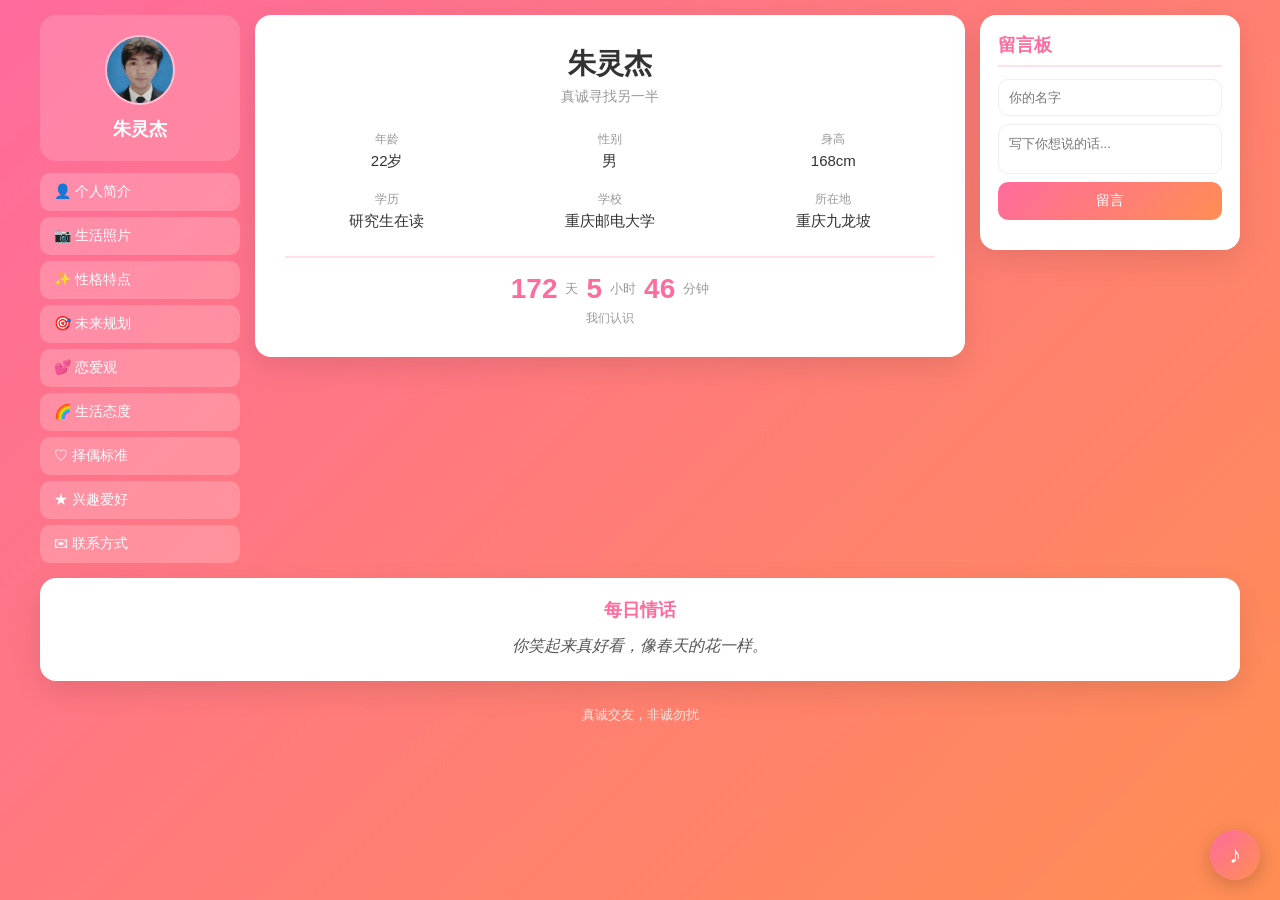
==== index.html @ 7b0898eb "重新设计三栏布局：左侧导航、中间信息、右侧留言板、底部情话" ====
<!DOCTYPE html>
<html lang="zh-CN">
<head>
    <meta charset="UTF-8">
    <meta name="viewport" content="width=device-width, initial-scale=1.0">
    <title>朱灵杰 - 个人征婚</title>
    <link rel="stylesheet" href="style.css">
</head>
<body>
    <div class="page-wrapper">
        <aside class="sidebar">
            <div class="sidebar-header">
                <img src="photo.png" alt="朱灵杰" class="sidebar-avatar">
                <h2 class="sidebar-name">朱灵杰</h2>
            </div>
            <nav class="sidebar-nav">
                <a href="bio.html" class="sidebar-link">👤 个人简介</a>
                <a href="photos.html" class="sidebar-link">📷 生活照片</a>
                <a href="personality.html" class="sidebar-link">✨ 性格特点</a>
                <a href="future.html" class="sidebar-link">🎯 未来规划</a>
                <a href="love.html" class="sidebar-link">💕 恋爱观</a>
                <a href="attitude.html" class="sidebar-link">🌈 生活态度</a>
                <a href="criteria.html" class="sidebar-link">♡ 择偶标准</a>
                <a href="hobbies.html" class="sidebar-link">★ 兴趣爱好</a>
                <a href="contact.html" class="sidebar-link">✉ 联系方式</a>
            </nav>
        </aside>

        <main class="main-content">
            <div class="profile-card fade-in">
                <h1>朱灵杰</h1>
                <p class="subtitle">真诚寻找另一半</p>
                <div class="info-grid">
                    <div class="info-item">
                        <span class="label">年龄</span>
                        <span class="value">22岁</span>
                    </div>
                    <div class="info-item">
                        <span class="label">性别</span>
                        <span class="value">男</span>
                    </div>
                    <div class="info-item">
                        <span class="label">身高</span>
                        <span class="value">168cm</span>
                    </div>
                    <div class="info-item">
                        <span class="label">学历</span>
                        <span class="value">研究生在读</span>
                    </div>
                    <div class="info-item">
                        <span class="label">学校</span>
                        <span class="value">重庆邮电大学</span>
                    </div>
                    <div class="info-item">
                        <span class="label">所在地</span>
                        <span class="value">重庆九龙坡</span>
                    </div>
                </div>
                <div class="countdown" id="countdown">
                    <span class="countdown-num" id="days">0</span>
                    <span class="countdown-label">天</span>
                    <span class="countdown-num" id="hours">0</span>
                    <span class="countdown-label">小时</span>
                    <span class="countdown-num" id="minutes">0</span>
                    <span class="countdown-label">分钟</span>
                </div>
                <p class="countdown-hint">我们认识</p>
            </div>
        </main>

        <aside class="right-panel">
            <div class="guestbook fade-in">
                <h2>留言板</h2>
                <div class="guestbook-form">
                    <input type="text" id="guestName" placeholder="你的名字" class="guestbook-input">
                    <textarea id="guestMessage" placeholder="写下你想说的话..." class="guestbook-textarea"></textarea>
                    <button onclick="addMessage()" class="guestbook-btn">留言</button>
                </div>
                <div id="guestbookMessages" class="guestbook-messages"></div>
            </div>
        </aside>
    </div>

    <div class="bottom-row">
        <section class="quote-card fade-in">
            <h2>每日情话</h2>
            <p class="quote-text" id="quote"></p>
        </section>
    </div>

    <div class="music-player">
        <button onclick="toggleMusic()" class="music-btn" id="musicBtn">♪</button>
        <audio id="bgMusic" loop>
            <source src="music.mp3" type="audio/mpeg">
        </audio>
    </div>

    <footer class="footer">
        <p>真诚交友，非诚勿扰</p>
    </footer>

    <script>
        const quotes = [
            "遇见你，是我最美丽的意外。",
            "你是我温暖的手套，冰冷的啤酒，带着阳光味道的衬衫，日复一日的梦想。",
            "我想和你一起变老，一起走过每一个春夏秋冬。",
            "你笑起来真好看，像春天的花一样。",
            "我愿意用一辈子的桃花运，来换一个对的人。",
            "你是我今生渡不过的劫，多看一眼就心软，拥抱一下就沦陷。",
            "我想把世界上最好的都给你，却发现世界上最好的就是你。",
            "你是我最想留住的幸运。",
            "遇见你是命运的安排，而爱上你是我情不自禁。",
            "你是我生命中最美的风景。"
        ];
        document.getElementById('quote').textContent = quotes[Math.floor(Math.random() * quotes.length)];

        function updateCountdown() {
            const startDate = new Date('2026-06-17');
            const now = new Date();
            const diff = now - startDate;
            document.getElementById('days').textContent = Math.floor(diff / 86400000);
            document.getElementById('hours').textContent = Math.floor((diff % 86400000) / 3600000);
            document.getElementById('minutes').textContent = Math.floor((diff % 3600000) / 60000);
        }
        updateCountdown();
        setInterval(updateCountdown, 60000);

        const guestbook = JSON.parse(localStorage.getItem('guestbook') || '[]');
        function renderGuestbook() {
            document.getElementById('guestbookMessages').innerHTML = guestbook.map(m =>
                `<div class="guestbook-msg"><strong>${m.name}</strong><p>${m.message}</p></div>`
            ).join('');
        }
        renderGuestbook();

        function addMessage() {
            const name = document.getElementById('guestName').value.trim();
            const message = document.getElementById('guestMessage').value.trim();
            if (!name || !message) return alert('请填写名字和留言内容');
            guestbook.unshift({ name, message });
            localStorage.setItem('guestbook', JSON.stringify(guestbook));
            renderGuestbook();
            document.getElementById('guestName').value = '';
            document.getElementById('guestMessage').value = '';
        }

        const observer = new IntersectionObserver(entries => {
            entries.forEach(e => { if (e.isIntersecting) e.target.classList.add('visible'); });
        }, { threshold: 0.1 });
        document.querySelectorAll('.fade-in').forEach(el => observer.observe(el));

        const bgMusic = document.getElementById('bgMusic');
        const musicBtn = document.getElementById('musicBtn');
        let isPlaying = false;
        function toggleMusic() {
            if (isPlaying) { bgMusic.pause(); musicBtn.classList.remove('playing'); }
            else { bgMusic.play(); musicBtn.classList.add('playing'); }
            isPlaying = !isPlaying;
        }
        document.addEventListener('click', () => {
            if (!isPlaying) { bgMusic.play(); musicBtn.classList.add('playing'); isPlaying = true; }
        }, { once: true });
    </script>
</body>
</html>
---- style.css ----
* {
    margin: 0;
    padding: 0;
    box-sizing: border-box;
}

body {
    font-family: "Microsoft YaHei", sans-serif;
    background: linear-gradient(135deg, #ff6b9d, #ff8e53);
    min-height: 100vh;
    padding: 15px;
}

.page-wrapper {
    display: flex;
    gap: 15px;
    max-width: 1200px;
    margin: 0 auto;
}

.fade-in {
    opacity: 0;
    transform: translateY(20px);
    transition: opacity 0.6s ease, transform 0.6s ease;
}

.fade-in.visible {
    opacity: 1;
    transform: translateY(0);
}

.sidebar {
    width: 200px;
    flex-shrink: 0;
    position: sticky;
    top: 15px;
    align-self: flex-start;
}

.sidebar-header {
    text-align: center;
    padding: 20px 10px;
    background: rgba(255,255,255,0.15);
    border-radius: 16px;
    margin-bottom: 12px;
}

.sidebar-avatar {
    width: 70px;
    height: 70px;
    border-radius: 50%;
    object-fit: cover;
    border: 2px solid rgba(255,255,255,0.5);
    margin-bottom: 8px;
}

.sidebar-name {
    color: #fff;
    font-size: 18px;
}

.sidebar-nav {
    display: flex;
    flex-direction: column;
    gap: 6px;
}

.sidebar-link {
    display: block;
    padding: 10px 14px;
    background: rgba(255,255,255,0.2);
    color: #fff;
    text-decoration: none;
    border-radius: 10px;
    font-size: 14px;
    transition: background 0.2s, transform 0.2s;
}

.sidebar-link:hover {
    background: rgba(255,255,255,0.35);
    transform: translateX(5px);
}

.main-content {
    flex: 1;
}

.profile-card {
    background: #fff;
    border-radius: 16px;
    padding: 30px;
    box-shadow: 0 10px 30px rgba(0,0,0,0.1);
    text-align: center;
}

.profile-card h1 {
    font-size: 28px;
    color: #333;
    margin-bottom: 5px;
}

.subtitle {
    font-size: 14px;
    color: #999;
    margin-bottom: 25px;
}

.info-grid {
    display: grid;
    grid-template-columns: repeat(3, 1fr);
    gap: 20px;
    margin-bottom: 25px;
}

.info-item {
    display: flex;
    flex-direction: column;
    align-items: center;
}

.label {
    font-size: 12px;
    color: #999;
    margin-bottom: 4px;
}

.value {
    font-size: 15px;
    color: #333;
    font-weight: 500;
}

.countdown {
    display: flex;
    justify-content: center;
    align-items: center;
    gap: 8px;
    margin-top: 15px;
    padding-top: 15px;
    border-top: 2px solid #ffe0eb;
}

.countdown-num {
    font-size: 28px;
    font-weight: bold;
    color: #ff6b9d;
}

.countdown-label {
    font-size: 13px;
    color: #999;
}

.countdown-hint {
    font-size: 12px;
    color: #999;
    margin-top: 5px;
}

.right-panel {
    width: 260px;
    flex-shrink: 0;
}

.guestbook {
    background: #fff;
    border-radius: 16px;
    padding: 18px;
    box-shadow: 0 10px 30px rgba(0,0,0,0.1);
    max-height: 80vh;
    overflow-y: auto;
    position: sticky;
    top: 15px;
}

.guestbook h2 {
    color: #ff6b9d;
    font-size: 18px;
    margin-bottom: 12px;
    padding-bottom: 8px;
    border-bottom: 2px solid #ffe0eb;
}

.guestbook-form {
    display: flex;
    flex-direction: column;
    gap: 8px;
    margin-bottom: 12px;
}

.guestbook-input, .guestbook-textarea {
    padding: 10px;
    border: 1px solid #eee;
    border-radius: 10px;
    font-size: 13px;
    font-family: "Microsoft YaHei", sans-serif;
}

.guestbook-textarea {
    height: 50px;
    resize: none;
}

.guestbook-btn {
    background: linear-gradient(135deg, #ff6b9d, #ff8e53);
    color: #fff;
    border: none;
    padding: 10px;
    border-radius: 10px;
    font-size: 14px;
    cursor: pointer;
    transition: transform 0.2s;
}

.guestbook-btn:hover {
    transform: translateY(-2px);
}

.guestbook-messages {
    display: flex;
    flex-direction: column;
    gap: 8px;
}

.guestbook-msg {
    padding: 10px;
    background: #f9f9f9;
    border-radius: 10px;
}

.guestbook-msg strong {
    color: #ff6b9d;
    font-size: 13px;
}

.guestbook-msg p {
    color: #555;
    font-size: 13px;
    margin-top: 4px;
}

.bottom-row {
    max-width: 1200px;
    margin: 15px auto;
}

.quote-card {
    background: #fff;
    border-radius: 16px;
    padding: 20px;
    box-shadow: 0 10px 30px rgba(0,0,0,0.1);
    text-align: center;
}

.quote-card h2 {
    color: #ff6b9d;
    font-size: 18px;
    margin-bottom: 10px;
}

.quote-text {
    font-size: 16px;
    color: #555;
    line-height: 1.8;
    font-style: italic;
}

.music-player {
    position: fixed;
    bottom: 20px;
    right: 20px;
    z-index: 100;
}

.music-btn {
    width: 50px;
    height: 50px;
    border-radius: 50%;
    background: linear-gradient(135deg, #ff6b9d, #ff8e53);
    color: #fff;
    border: none;
    font-size: 24px;
    cursor: pointer;
    box-shadow: 0 5px 20px rgba(0,0,0,0.2);
}

.music-btn.playing {
    animation: rotate 3s linear infinite;
}

@keyframes rotate {
    from { transform: rotate(0deg); }
    to { transform: rotate(360deg); }
}

.footer {
    text-align: center;
    padding: 10px;
    color: rgba(255,255,255,0.8);
    font-size: 13px;
    max-width: 1200px;
    margin: 0 auto;
}

.criteria-list {
    list-style: none;
}

.criteria-list li {
    padding: 10px 0;
    border-bottom: 1px solid #f0f0f0;
    color: #555;
    font-size: 15px;
}

.criteria-list li:last-child {
    border-bottom: none;
}

.criteria-list li::before {
    content: "♡ ";
    color: #ff6b9d;
}

.contact-card {
    text-align: center;
}

.wechat-label {
    font-size: 14px;
    color: #999;
    margin-bottom: 8px;
}

.wechat-id {
    font-size: 28px;
    font-weight: bold;
    color: #07c160;
    letter-spacing: 2px;
    margin-bottom: 15px;
}

.hint {
    font-size: 13px;
    color: #999;
}

.hobby-text {
    color: #555;
    font-size: 15px;
    line-height: 1.8;
}

.back-link {
    display: block;
    text-align: center;
    color: rgba(255,255,255,0.9);
    text-decoration: none;
    font-size: 16px;
    padding: 15px;
    margin-bottom: 10px;
}

.bio-text {
    color: #555;
    font-size: 15px;
    line-height: 1.8;
}

.tag-container {
    display: flex;
    flex-wrap: wrap;
    gap: 10px;
}

.tag {
    background: linear-gradient(135deg, #ff6b9d, #ff8e53);
    color: #fff;
    padding: 8px 16px;
    border-radius: 20px;
    font-size: 14px;
}

.photo-grid {
    display: grid;
    grid-template-columns: repeat(2, 1fr);
    gap: 15px;
    margin-bottom: 15px;
}

.photo-placeholder {
    background: #f5f5f5;
    border-radius: 12px;
    height: 150px;
    display: flex;
    align-items: center;
    justify-content: center;
    color: #999;
}

.attitude-list {
    display: flex;
    flex-direction: column;
    gap: 15px;
}

.attitude-item {
    display: flex;
    align-items: flex-start;
    gap: 12px;
}

.attitude-icon {
    font-size: 24px;
    flex-shrink: 0;
}

.attitude-item p {
    color: #555;
    font-size: 15px;
    line-height: 1.6;
}

@media (max-width: 900px) {
    .page-wrapper {
        flex-direction: column;
    }
    .sidebar, .right-panel {
        width: 100%;
        position: static;
    }
    .sidebar-nav {
        flex-direction: row;
        flex-wrap: wrap;
        justify-content: center;
    }
    .sidebar-link {
        width: calc(33% - 6px);
        text-align: center;
        font-size: 12px;
    }
    .info-grid {
        grid-template-columns: repeat(2, 1fr);
    }
}
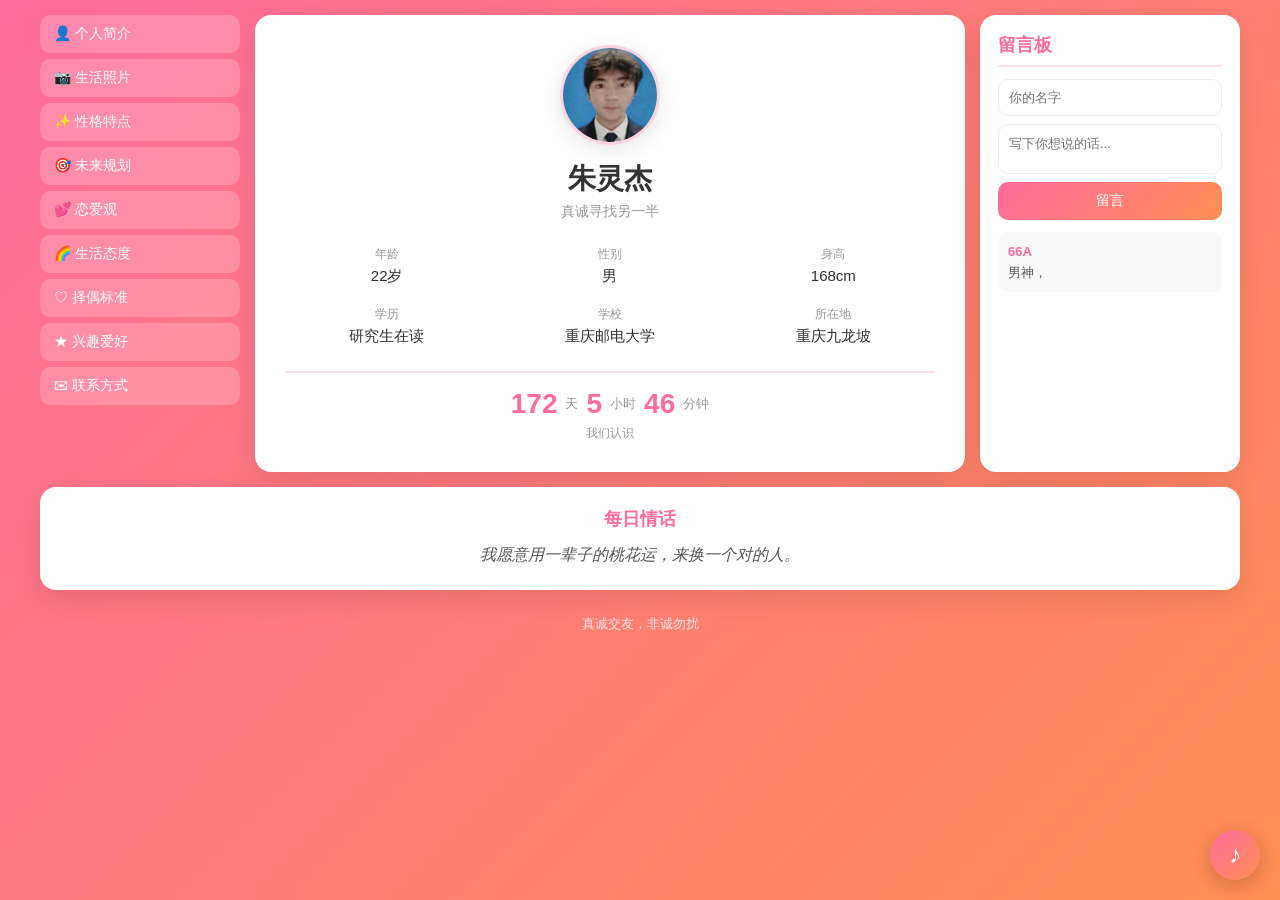
==== commit 42dc0f67: "头像移到中间，三栏等高，添加66A留言" ====
--- a/index.html
+++ b/index.html
@@ -9,10 +9,6 @@
 <body>
     <div class="page-wrapper">
         <aside class="sidebar">
-            <div class="sidebar-header">
-                <img src="photo.png" alt="朱灵杰" class="sidebar-avatar">
-                <h2 class="sidebar-name">朱灵杰</h2>
-            </div>
             <nav class="sidebar-nav">
                 <a href="bio.html" class="sidebar-link">👤 个人简介</a>
                 <a href="photos.html" class="sidebar-link">📷 生活照片</a>
@@ -28,6 +24,7 @@
 
         <main class="main-content">
             <div class="profile-card fade-in">
+                <img src="photo.png" alt="朱灵杰" class="main-avatar">
                 <h1>朱灵杰</h1>
                 <p class="subtitle">真诚寻找另一半</p>
                 <div class="info-grid">
@@ -125,7 +122,7 @@
         updateCountdown();
         setInterval(updateCountdown, 60000);
 
-        const guestbook = JSON.parse(localStorage.getItem('guestbook') || '[]');
+        const guestbook = JSON.parse(localStorage.getItem('guestbook') || '[{"name":"66A","message":"男神，"}]');
         function renderGuestbook() {
             document.getElementById('guestbookMessages').innerHTML = guestbook.map(m =>
                 `<div class="guestbook-msg"><strong>${m.name}</strong><p>${m.message}</p></div>`
--- a/style.css
+++ b/style.css
@@ -16,6 +16,7 @@
     gap: 15px;
     max-width: 1200px;
     margin: 0 auto;
+    align-items: stretch;
 }
 
 .fade-in {
@@ -32,37 +33,15 @@
 .sidebar {
     width: 200px;
     flex-shrink: 0;
-    position: sticky;
-    top: 15px;
-    align-self: flex-start;
-}
-
-.sidebar-header {
-    text-align: center;
-    padding: 20px 10px;
-    background: rgba(255,255,255,0.15);
-    border-radius: 16px;
-    margin-bottom: 12px;
-}
-
-.sidebar-avatar {
-    width: 70px;
-    height: 70px;
-    border-radius: 50%;
-    object-fit: cover;
-    border: 2px solid rgba(255,255,255,0.5);
-    margin-bottom: 8px;
-}
-
-.sidebar-name {
-    color: #fff;
-    font-size: 18px;
+    display: flex;
+    flex-direction: column;
 }
 
 .sidebar-nav {
     display: flex;
     flex-direction: column;
     gap: 6px;
+    flex: 1;
 }
 
 .sidebar-link {
@@ -83,6 +62,8 @@
 
 .main-content {
     flex: 1;
+    display: flex;
+    flex-direction: column;
 }
 
 .profile-card {
@@ -91,6 +72,18 @@
     padding: 30px;
     box-shadow: 0 10px 30px rgba(0,0,0,0.1);
     text-align: center;
+    flex: 1;
+}
+
+.main-avatar {
+    width: 100px;
+    height: 100px;
+    border-radius: 50%;
+    object-fit: cover;
+    margin: 0 auto 15px;
+    display: block;
+    border: 3px solid rgba(255,107,157,0.3);
+    box-shadow: 0 5px 20px rgba(0,0,0,0.1);
 }
 
 .profile-card h1 {
@@ -160,6 +153,8 @@
 .right-panel {
     width: 260px;
     flex-shrink: 0;
+    display: flex;
+    flex-direction: column;
 }
 
 .guestbook {
@@ -167,10 +162,8 @@
     border-radius: 16px;
     padding: 18px;
     box-shadow: 0 10px 30px rgba(0,0,0,0.1);
-    max-height: 80vh;
     overflow-y: auto;
-    position: sticky;
-    top: 15px;
+    flex: 1;
 }
 
 .guestbook h2 {
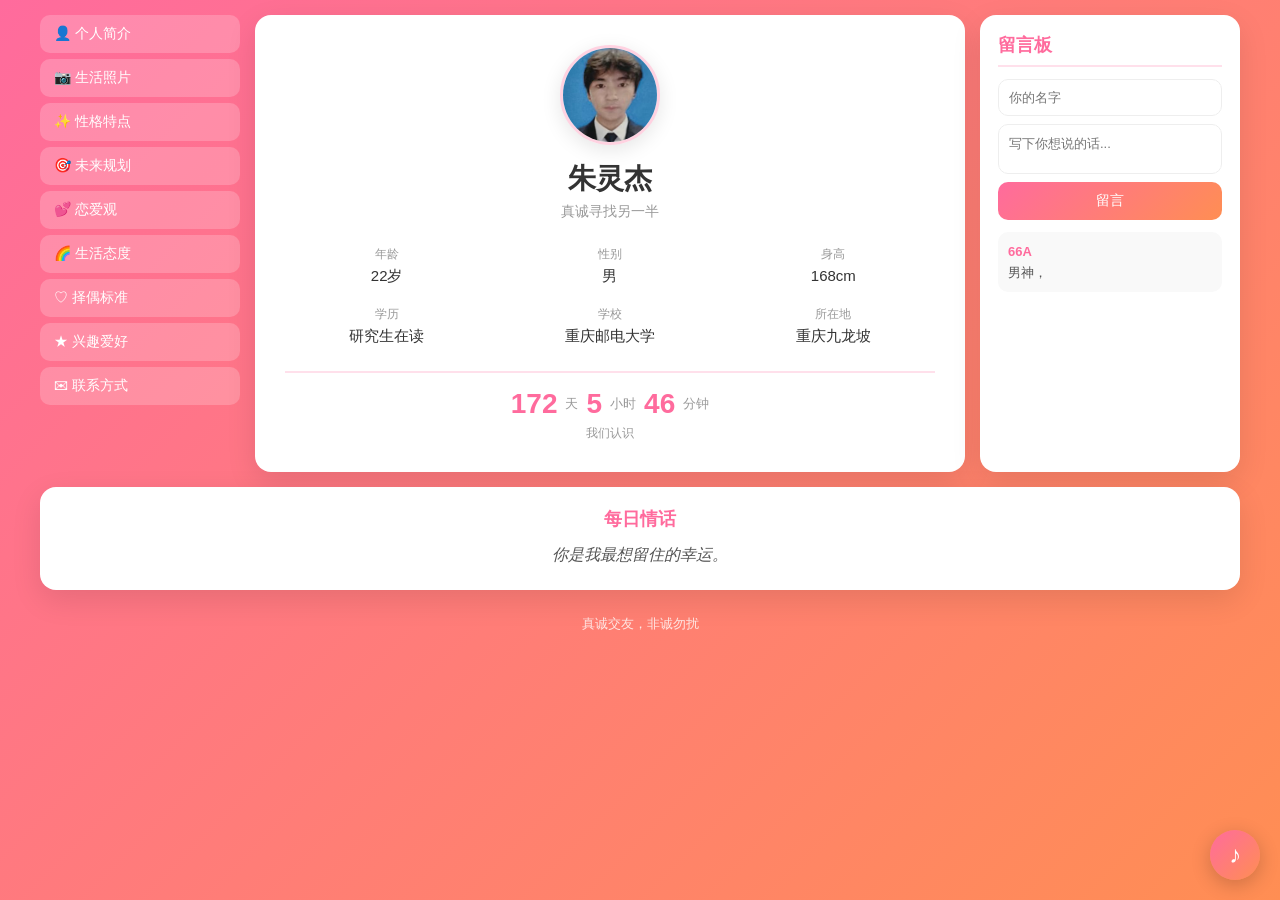
==== commit 388f4f1c: "优化音乐自动播放：页面加载即播放，触摸/移动/滚动也会触发" ====
--- a/index.html
+++ b/index.html
@@ -149,14 +149,44 @@
         const bgMusic = document.getElementById('bgMusic');
         const musicBtn = document.getElementById('musicBtn');
         let isPlaying = false;
+
+        function startMusic() {
+            if (isPlaying) return;
+            bgMusic.play().then(() => {
+                musicBtn.classList.add('playing');
+                isPlaying = true;
+            }).catch(() => {});
+        }
+
         function toggleMusic() {
             if (isPlaying) { bgMusic.pause(); musicBtn.classList.remove('playing'); }
             else { bgMusic.play(); musicBtn.classList.add('playing'); }
             isPlaying = !isPlaying;
         }
-        document.addEventListener('click', () => {
-            if (!isPlaying) { bgMusic.play(); musicBtn.classList.add('playing'); isPlaying = true; }
-        }, { once: true });
+
+        window.addEventListener('load', () => {
+            bgMusic.muted = true;
+            bgMusic.play().then(() => {
+                bgMusic.muted = false;
+                musicBtn.classList.add('playing');
+                isPlaying = true;
+            }).catch(() => {
+                bgMusic.muted = false;
+            });
+        });
+
+        const tryPlay = () => {
+            if (!isPlaying) {
+                bgMusic.play().then(() => {
+                    musicBtn.classList.add('playing');
+                    isPlaying = true;
+                }).catch(() => {});
+            }
+        };
+
+        document.addEventListener('touchstart', tryPlay, { once: true });
+        document.addEventListener('mousemove', tryPlay, { once: true });
+        document.addEventListener('scroll', tryPlay, { once: true });
     </script>
 </body>
 </html>
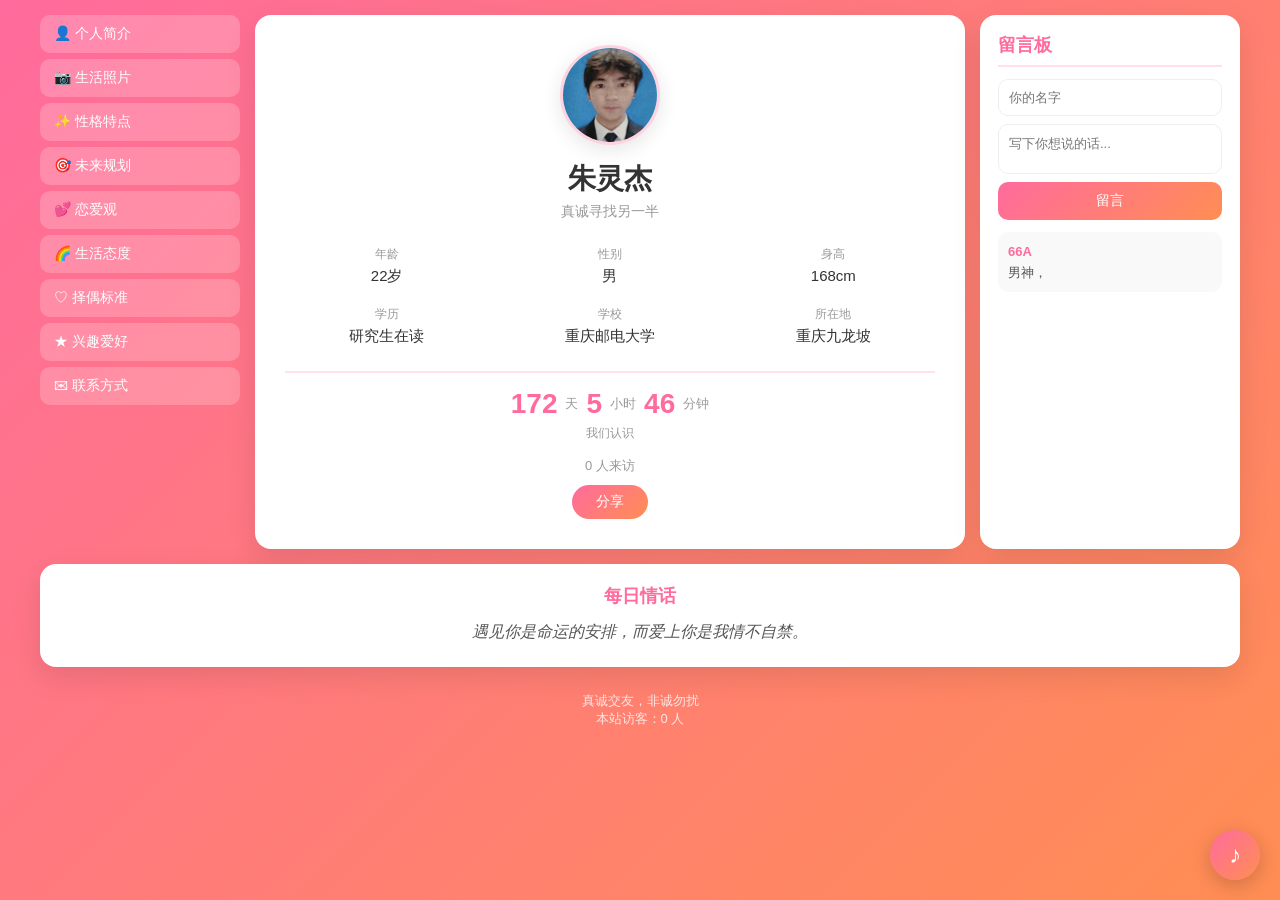
==== commit 362e31b5: "添加加载动画、返回顶部、分享按钮、访客统计、跨页面音乐播放" ====
--- a/index.html
+++ b/index.html
@@ -7,6 +7,10 @@
     <link rel="stylesheet" href="style.css">
 </head>
 <body>
+    <div id="loading" class="loading">
+        <div class="loading-spinner"></div>
+    </div>
+
     <div class="page-wrapper">
         <aside class="sidebar">
             <nav class="sidebar-nav">
@@ -62,6 +66,10 @@
                     <span class="countdown-label">分钟</span>
                 </div>
                 <p class="countdown-hint">我们认识</p>
+                <div class="visitor-count">
+                    <span id="busuanzi_value_site_pv">0</span> 人来访
+                </div>
+                <button id="shareBtn" class="share-btn">分享</button>
             </div>
         </main>
 
@@ -87,15 +95,14 @@
 
     <div class="music-player">
         <button onclick="toggleMusic()" class="music-btn" id="musicBtn">♪</button>
-        <audio id="bgMusic" loop>
-            <source src="music.mp3" type="audio/mpeg">
-        </audio>
     </div>
 
     <footer class="footer">
         <p>真诚交友，非诚勿扰</p>
+        <p>本站访客：<span id="busuanzi_value_site_uv">0</span> 人</p>
     </footer>
 
+    <script src="shared.js"></script>
     <script>
         const quotes = [
             "遇见你，是我最美丽的意外。",
@@ -141,52 +148,23 @@
             document.getElementById('guestMessage').value = '';
         }
 
-        const observer = new IntersectionObserver(entries => {
-            entries.forEach(e => { if (e.isIntersecting) e.target.classList.add('visible'); });
-        }, { threshold: 0.1 });
-        document.querySelectorAll('.fade-in').forEach(el => observer.observe(el));
-
-        const bgMusic = document.getElementById('bgMusic');
         const musicBtn = document.getElementById('musicBtn');
         let isPlaying = false;
 
-        function startMusic() {
-            if (isPlaying) return;
-            bgMusic.play().then(() => {
-                musicBtn.classList.add('playing');
-                isPlaying = true;
-            }).catch(() => {});
-        }
-
         function toggleMusic() {
-            if (isPlaying) { bgMusic.pause(); musicBtn.classList.remove('playing'); }
-            else { bgMusic.play(); musicBtn.classList.add('playing'); }
+            const iframe = document.querySelector('iframe[src="music-player.html"]');
+            if (!iframe) return;
+            const music = iframe.contentDocument.getElementById('bgMusic');
+            if (isPlaying) { music.pause(); musicBtn.classList.remove('playing'); }
+            else { music.play(); musicBtn.classList.add('playing'); }
             isPlaying = !isPlaying;
         }
 
-        window.addEventListener('load', () => {
-            bgMusic.muted = true;
-            bgMusic.play().then(() => {
-                bgMusic.muted = false;
-                musicBtn.classList.add('playing');
-                isPlaying = true;
-            }).catch(() => {
-                bgMusic.muted = false;
-            });
-        });
-
-        const tryPlay = () => {
-            if (!isPlaying) {
-                bgMusic.play().then(() => {
-                    musicBtn.classList.add('playing');
-                    isPlaying = true;
-                }).catch(() => {});
-            }
-        };
-
-        document.addEventListener('touchstart', tryPlay, { once: true });
-        document.addEventListener('mousemove', tryPlay, { once: true });
-        document.addEventListener('scroll', tryPlay, { once: true });
+        setTimeout(() => {
+            musicBtn.classList.add('playing');
+            isPlaying = true;
+        }, 1000);
     </script>
+    <script async src="//busuanzi.ibruce.info/busuanzi/2.3/busuanzi.pure.mini.js"></script>
 </body>
 </html>
--- a/style.css
+++ b/style.css
@@ -436,3 +436,89 @@
         grid-template-columns: repeat(2, 1fr);
     }
 }
+
+.sub-container {
+    max-width: 500px;
+    margin: 0 auto;
+    padding: 20px 15px;
+}
+
+.sub-title {
+    color: #fff;
+    font-size: 28px;
+    text-align: center;
+    margin-bottom: 20px;
+    text-shadow: 0 2px 4px rgba(0,0,0,0.2);
+}
+
+.loading {
+    position: fixed;
+    top: 0;
+    left: 0;
+    width: 100%;
+    height: 100%;
+    background: linear-gradient(135deg, #ff6b9d, #ff8e53);
+    display: flex;
+    align-items: center;
+    justify-content: center;
+    z-index: 9999;
+    transition: opacity 0.5s ease;
+}
+
+.loading-spinner {
+    width: 50px;
+    height: 50px;
+    border: 4px solid rgba(255,255,255,0.3);
+    border-top: 4px solid #fff;
+    border-radius: 50%;
+    animation: spin 1s linear infinite;
+}
+
+@keyframes spin {
+    from { transform: rotate(0deg); }
+    to { transform: rotate(360deg); }
+}
+
+.back-to-top {
+    position: fixed;
+    bottom: 80px;
+    right: 20px;
+    width: 45px;
+    height: 45px;
+    border-radius: 50%;
+    background: rgba(255,255,255,0.9);
+    color: #ff6b9d;
+    border: none;
+    font-size: 20px;
+    cursor: pointer;
+    box-shadow: 0 3px 10px rgba(0,0,0,0.2);
+    display: none;
+    z-index: 99;
+    transition: transform 0.2s;
+}
+
+.back-to-top:hover {
+    transform: scale(1.1);
+}
+
+.visitor-count {
+    margin-top: 15px;
+    font-size: 13px;
+    color: #999;
+}
+
+.share-btn {
+    margin-top: 10px;
+    padding: 8px 24px;
+    background: linear-gradient(135deg, #ff6b9d, #ff8e53);
+    color: #fff;
+    border: none;
+    border-radius: 20px;
+    font-size: 14px;
+    cursor: pointer;
+    transition: transform 0.2s;
+}
+
+.share-btn:hover {
+    transform: translateY(-2px);
+}
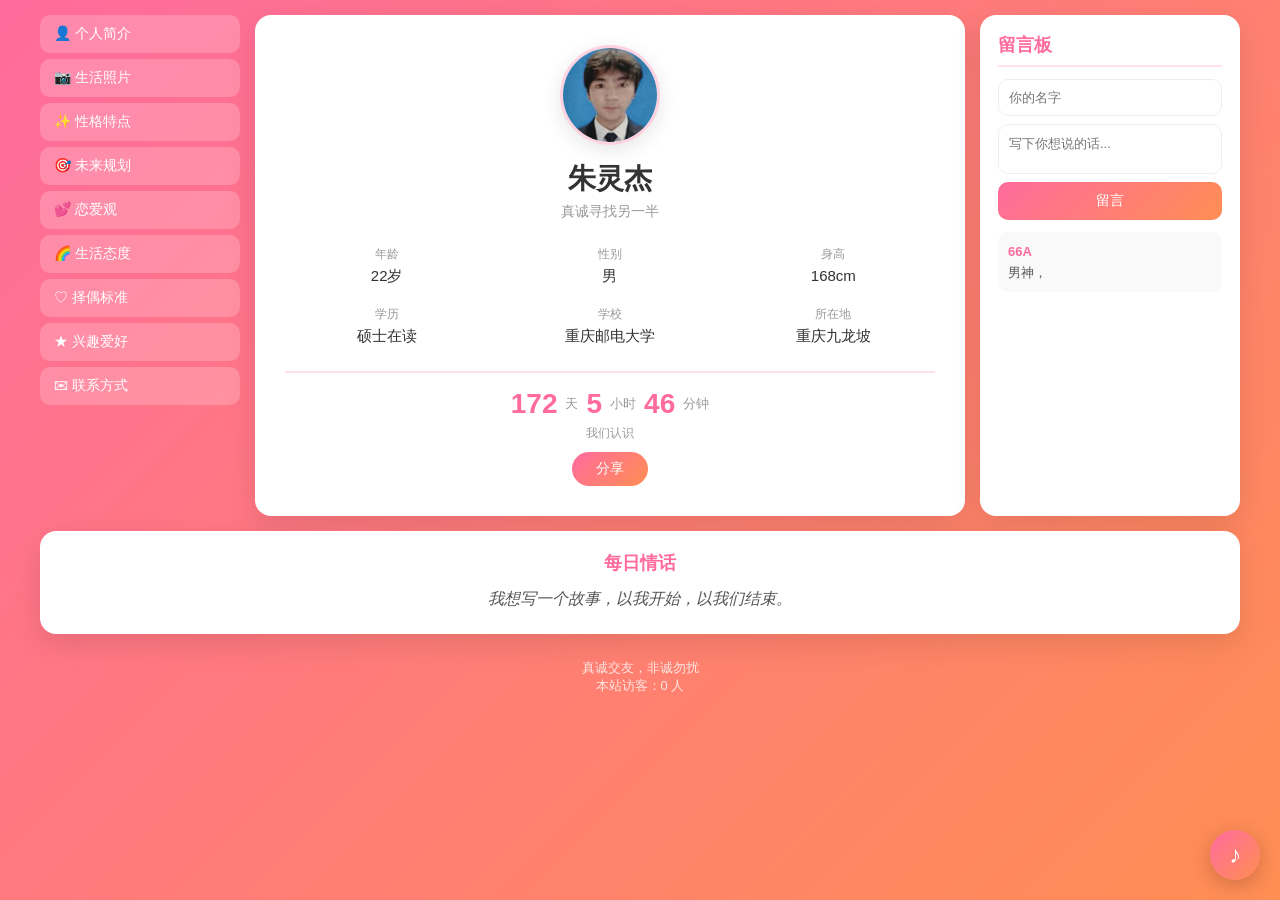
==== commit 97e60c69: "删除多余访客统计，学历改硕士，增加情话，优化子页面样式" ====
--- a/index.html
+++ b/index.html
@@ -46,7 +46,7 @@
                     </div>
                     <div class="info-item">
                         <span class="label">学历</span>
-                        <span class="value">研究生在读</span>
+                        <span class="value">硕士在读</span>
                     </div>
                     <div class="info-item">
                         <span class="label">学校</span>
@@ -66,9 +66,6 @@
                     <span class="countdown-label">分钟</span>
                 </div>
                 <p class="countdown-hint">我们认识</p>
-                <div class="visitor-count">
-                    <span id="busuanzi_value_site_pv">0</span> 人来访
-                </div>
                 <button id="shareBtn" class="share-btn">分享</button>
             </div>
         </main>
@@ -114,7 +111,17 @@
             "我想把世界上最好的都给你，却发现世界上最好的就是你。",
             "你是我最想留住的幸运。",
             "遇见你是命运的安排，而爱上你是我情不自禁。",
-            "你是我生命中最美的风景。"
+            "你是我生命中最美的风景。",
+            "往后余生，风雪是你，平淡是你，清贫也是你。",
+            "我见过春风十里，见过夏至未至，试过秋光涟漪，爱过冬日暖阳，全都不及你。",
+            "你是我的今天，以及所有的明天。",
+            "我想写一个故事，以我开始，以我们结束。",
+            "你知道你和星星的区别吗？星星点亮了黑夜，而你点亮了我的心。",
+            "世间五味俱全，谢谢你给我的甜。",
+            "我这一生，除了故乡，只为你一个人写过月亮。",
+            "你是我疲惫生活中唯一的英雄梦想。",
+            "喜欢你是一件很麻烦的事，但我偏偏喜欢找麻烦。",
+            "我对你的喜欢，就像是揣在兜里的一块糖，明明想和别人显摆，却又怕别人抢。"
         ];
         document.getElementById('quote').textContent = quotes[Math.floor(Math.random() * quotes.length)];
 
--- a/style.css
+++ b/style.css
@@ -295,6 +295,72 @@
     margin: 0 auto;
 }
 
+.sub-container .card {
+    background: #fff;
+    border-radius: 16px;
+    padding: 20px;
+    margin-bottom: 15px;
+    box-shadow: 0 5px 15px rgba(0,0,0,0.08);
+    border-left: 4px solid #ff6b9d;
+}
+
+.sub-container .card h2 {
+    color: #ff6b9d;
+    font-size: 18px;
+    margin-bottom: 12px;
+    padding-bottom: 8px;
+    border-bottom: 1px solid #ffe0eb;
+}
+
+.sub-container .bio-text,
+.sub-container .hobby-text {
+    background: #fff9fb;
+    padding: 15px;
+    border-radius: 10px;
+    color: #555;
+    font-size: 15px;
+    line-height: 1.8;
+}
+
+.sub-container .tag-container {
+    display: flex;
+    flex-wrap: wrap;
+    gap: 10px;
+    justify-content: center;
+}
+
+.sub-container .tag {
+    background: linear-gradient(135deg, #ff6b9d, #ff8e53);
+    color: #fff;
+    padding: 10px 18px;
+    border-radius: 25px;
+    font-size: 14px;
+    box-shadow: 0 3px 10px rgba(255,107,157,0.3);
+}
+
+.sub-container .criteria-list li {
+    background: #fff9fb;
+    padding: 12px 15px;
+    border-radius: 10px;
+    margin-bottom: 8px;
+    border: none;
+}
+
+.sub-container .attitude-item {
+    background: #fff9fb;
+    padding: 15px;
+    border-radius: 10px;
+}
+
+.sub-container .contact-card {
+    background: #fff9fb;
+}
+
+.sub-container .photo-placeholder {
+    background: #fff9fb;
+    border: 2px dashed #ffe0eb;
+}
+
 .criteria-list {
     list-style: none;
 }
@@ -336,12 +402,6 @@
 .hint {
     font-size: 13px;
     color: #999;
-}
-
-.hobby-text {
-    color: #555;
-    font-size: 15px;
-    line-height: 1.8;
 }
 
 .back-link {
@@ -441,14 +501,29 @@
     max-width: 500px;
     margin: 0 auto;
     padding: 20px 15px;
+    animation: fadeInUp 0.5s ease;
 }
 
 .sub-title {
     color: #fff;
-    font-size: 28px;
+    font-size: 32px;
     text-align: center;
-    margin-bottom: 20px;
+    margin-bottom: 25px;
     text-shadow: 0 2px 4px rgba(0,0,0,0.2);
+    position: relative;
+    padding-bottom: 15px;
+}
+
+.sub-title::after {
+    content: '';
+    position: absolute;
+    bottom: 0;
+    left: 50%;
+    transform: translateX(-50%);
+    width: 60px;
+    height: 3px;
+    background: rgba(255,255,255,0.6);
+    border-radius: 2px;
 }
 
 .loading {
@@ -462,21 +537,32 @@
     align-items: center;
     justify-content: center;
     z-index: 9999;
-    transition: opacity 0.5s ease;
+    transition: opacity 0.3s ease;
 }
 
 .loading-spinner {
-    width: 50px;
-    height: 50px;
-    border: 4px solid rgba(255,255,255,0.3);
-    border-top: 4px solid #fff;
+    width: 40px;
+    height: 40px;
+    border: 3px solid rgba(255,255,255,0.3);
+    border-top: 3px solid #fff;
     border-radius: 50%;
-    animation: spin 1s linear infinite;
+    animation: spin 0.6s linear infinite;
 }
 
 @keyframes spin {
     from { transform: rotate(0deg); }
     to { transform: rotate(360deg); }
+}
+
+@keyframes fadeInUp {
+    from {
+        opacity: 0;
+        transform: translateY(20px);
+    }
+    to {
+        opacity: 1;
+        transform: translateY(0);
+    }
 }
 
 .back-to-top {
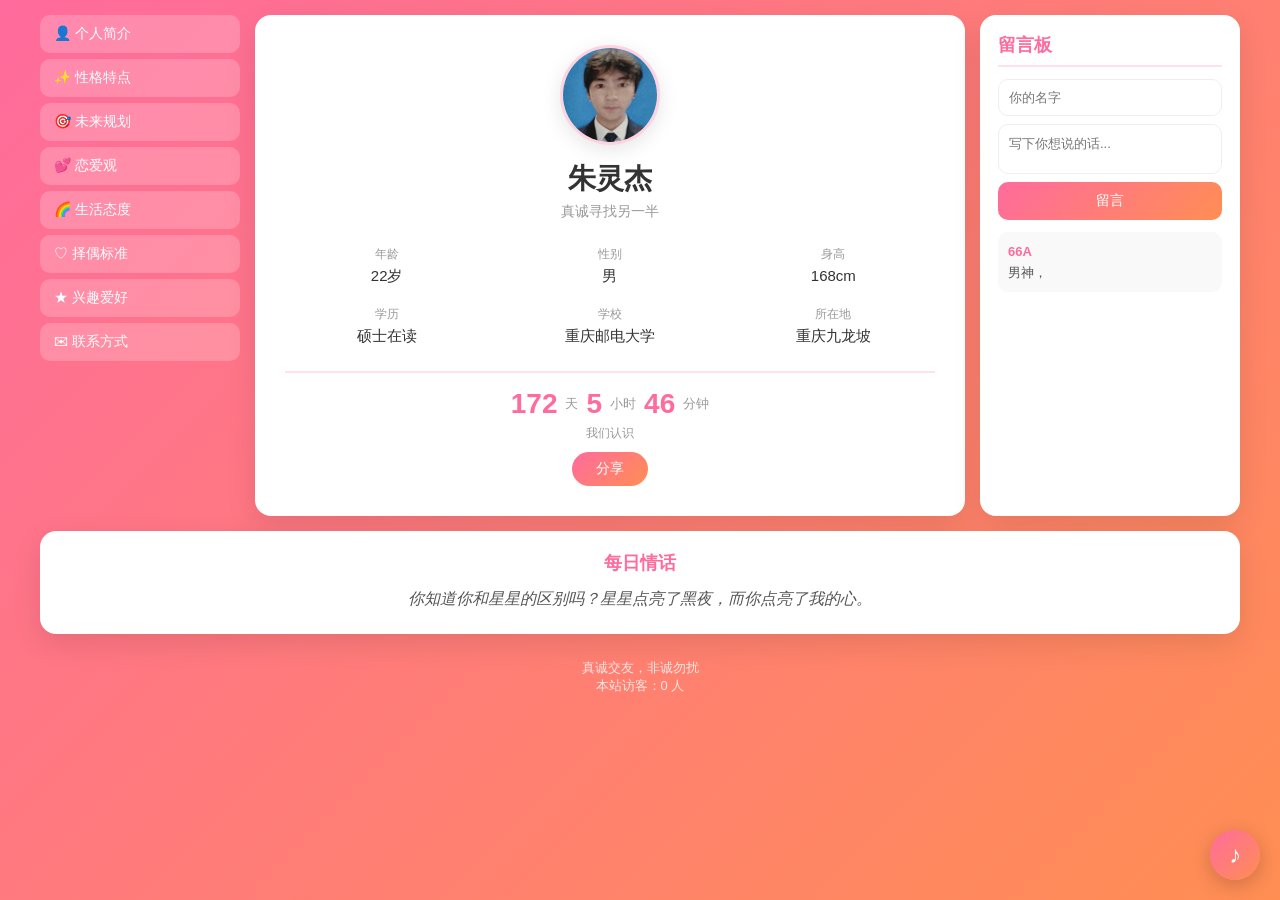
==== commit 30fe898b: "删除生活照片板块" ====
--- a/index.html
+++ b/index.html
@@ -15,7 +15,6 @@
         <aside class="sidebar">
             <nav class="sidebar-nav">
                 <a href="bio.html" class="sidebar-link">👤 个人简介</a>
-                <a href="photos.html" class="sidebar-link">📷 生活照片</a>
                 <a href="personality.html" class="sidebar-link">✨ 性格特点</a>
                 <a href="future.html" class="sidebar-link">🎯 未来规划</a>
                 <a href="love.html" class="sidebar-link">💕 恋爱观</a>
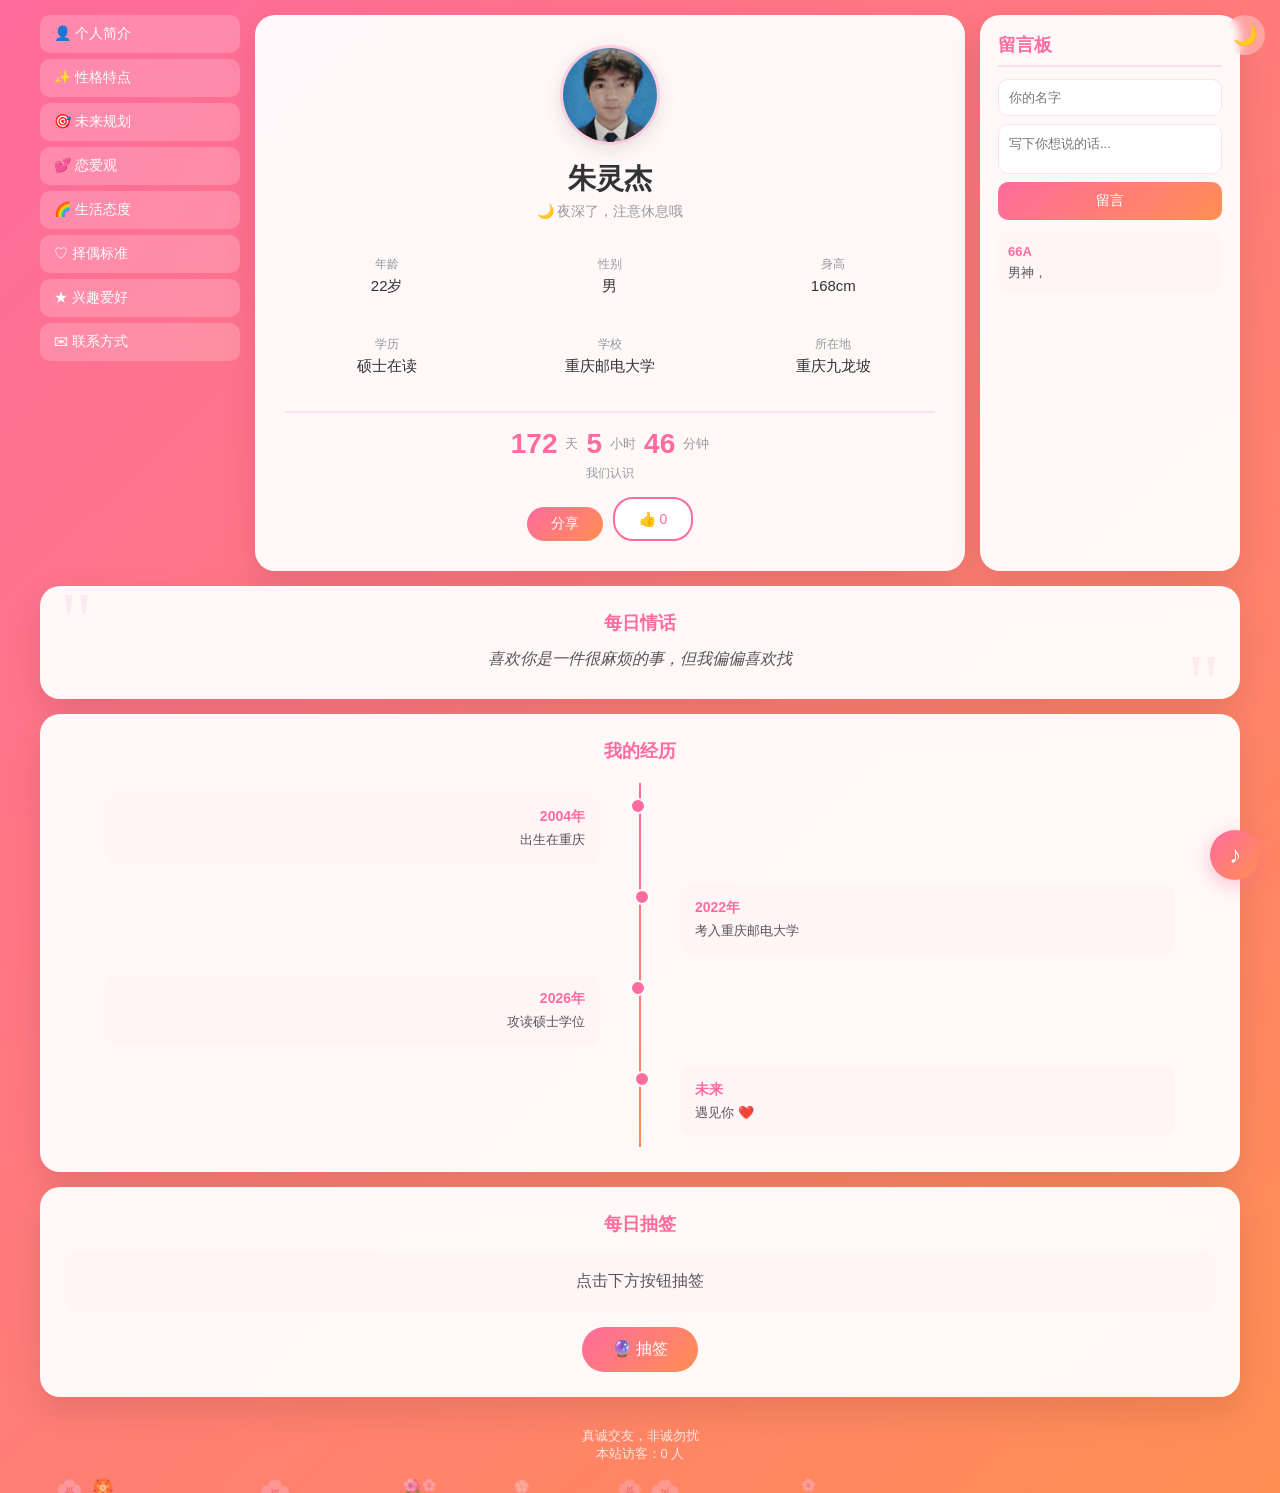
==== commit c5941b42: "添加深色模式、时间问候、点赞、时间轴、抽签游戏、打字机效果、鼠标跟随" ====
--- a/index.html
+++ b/index.html
@@ -10,6 +10,8 @@
     <div id="loading" class="loading">
         <div class="loading-spinner"></div>
     </div>
+
+    <div class="theme-toggle" id="themeToggle" onclick="toggleTheme()">🌙</div>
 
     <div class="page-wrapper">
         <aside class="sidebar">
@@ -29,7 +31,7 @@
             <div class="profile-card fade-in">
                 <img src="photo.png" alt="朱灵杰" class="main-avatar">
                 <h1>朱灵杰</h1>
-                <p class="subtitle">真诚寻找另一半</p>
+                <p class="subtitle" id="greeting"></p>
                 <div class="info-grid">
                     <div class="info-item">
                         <span class="label">年龄</span>
@@ -65,7 +67,10 @@
                     <span class="countdown-label">分钟</span>
                 </div>
                 <p class="countdown-hint">我们认识</p>
-                <button id="shareBtn" class="share-btn">分享</button>
+                <div class="action-buttons">
+                    <button id="shareBtn" class="share-btn">分享</button>
+                    <button id="likeBtn" class="like-btn" onclick="toggleLike()">👍 <span id="likeCount">0</span></button>
+                </div>
             </div>
         </main>
 
@@ -89,6 +94,48 @@
         </section>
     </div>
 
+    <div class="bottom-row">
+        <section class="timeline-card fade-in">
+            <h2>我的经历</h2>
+            <div class="timeline">
+                <div class="timeline-item left">
+                    <div class="timeline-content">
+                        <h3>2004年</h3>
+                        <p>出生在重庆</p>
+                    </div>
+                </div>
+                <div class="timeline-item right">
+                    <div class="timeline-content">
+                        <h3>2022年</h3>
+                        <p>考入重庆邮电大学</p>
+                    </div>
+                </div>
+                <div class="timeline-item left">
+                    <div class="timeline-content">
+                        <h3>2026年</h3>
+                        <p>攻读硕士学位</p>
+                    </div>
+                </div>
+                <div class="timeline-item right">
+                    <div class="timeline-content">
+                        <h3>未来</h3>
+                        <p>遇见你 ❤️</p>
+                    </div>
+                </div>
+            </div>
+        </section>
+    </div>
+
+    <div class="bottom-row">
+        <section class="game-card fade-in">
+            <h2>每日抽签</h2>
+            <div class="game-content">
+                <div class="fortune-display" id="fortune">点击下方按钮抽签</div>
+                <button class="game-btn" onclick="drawFortune()">🔮 抽签</button>
+            </div>
+        </section>
+    </div>
+
     <div class="music-player">
         <button onclick="toggleMusic()" class="music-btn" id="musicBtn">♪</button>
     </div>
@@ -100,6 +147,18 @@
 
     <script src="shared.js"></script>
     <script>
+        const hour = new Date().getHours();
+        let greeting = '';
+        if (hour < 6) greeting = '🌙 夜深了，注意休息哦';
+        else if (hour < 9) greeting = '🌅 早安，新的一天开始了';
+        else if (hour < 12) greeting = '☀️ 上午好，今天也要加油';
+        else if (hour < 14) greeting = '🌞 中午好，记得吃午饭';
+        else if (hour < 17) greeting = '🌤️ 下午好，继续努力';
+        else if (hour < 19) greeting = '🌅 傍晚好，辛苦了一天';
+        else if (hour < 22) greeting = '🌆 晚上好，放松一下吧';
+        else greeting = '🌙 夜深了，早点休息哦';
+        document.getElementById('greeting').textContent = greeting;
+
         const quotes = [
             "遇见你，是我最美丽的意外。",
             "你是我温暖的手套，冰冷的啤酒，带着阳光味道的衬衫，日复一日的梦想。",
@@ -122,7 +181,18 @@
             "喜欢你是一件很麻烦的事，但我偏偏喜欢找麻烦。",
             "我对你的喜欢，就像是揣在兜里的一块糖，明明想和别人显摆，却又怕别人抢。"
         ];
-        document.getElementById('quote').textContent = quotes[Math.floor(Math.random() * quotes.length)];
+
+        const quoteEl = document.getElementById('quote');
+        const quoteText = quotes[Math.floor(Math.random() * quotes.length)];
+        let i = 0;
+        function typeWriter() {
+            if (i < quoteText.length) {
+                quoteEl.textContent += quoteText.charAt(i);
+                i++;
+                setTimeout(typeWriter, 100);
+            }
+        }
+        typeWriter();
 
         function updateCountdown() {
             const startDate = new Date('2026-06-17');
@@ -134,6 +204,26 @@
         }
         updateCountdown();
         setInterval(updateCountdown, 60000);
+
+        let likeCount = parseInt(localStorage.getItem('likeCount') || '0');
+        let liked = localStorage.getItem('liked') === 'true';
+        document.getElementById('likeCount').textContent = likeCount;
+        if (liked) document.getElementById('likeBtn').classList.add('liked');
+
+        function toggleLike() {
+            if (liked) {
+                likeCount--;
+                liked = false;
+                document.getElementById('likeBtn').classList.remove('liked');
+            } else {
+                likeCount++;
+                liked = true;
+                document.getElementById('likeBtn').classList.add('liked');
+            }
+            localStorage.setItem('likeCount', likeCount);
+            localStorage.setItem('liked', liked);
+            document.getElementById('likeCount').textContent = likeCount;
+        }
 
         const guestbook = JSON.parse(localStorage.getItem('guestbook') || '[{"name":"66A","message":"男神，"}]');
         function renderGuestbook() {
@@ -154,6 +244,29 @@
             document.getElementById('guestMessage').value = '';
         }
 
+        const fortunes = [
+            '上上签 🌟 今日运势极佳，万事如意！',
+            '上签 ✨ 诸事顺利，心想事成！',
+            '中上签 🌸 稳中有进，保持乐观！',
+            '中签 🍀 平平淡淡才是真！',
+            '中下签 💪 需要努力，但不要放弃！',
+            '下签 🌧️ 今天可能有点小波折，但会过去的！',
+            '桃花签 💕 今日桃花运旺盛！',
+            '事业签 🎯 工作学业会有新突破！',
+            '财运签 💰 小财不断，大财可期！',
+            '健康签 💚 注意休息，身体最重要！'
+        ];
+
+        function drawFortune() {
+            const fortune = fortunes[Math.floor(Math.random() * fortunes.length)];
+            const el = document.getElementById('fortune');
+            el.style.opacity = '0';
+            setTimeout(() => {
+                el.textContent = fortune;
+                el.style.opacity = '1';
+            }, 300);
+        }
+
         const musicBtn = document.getElementById('musicBtn');
         let isPlaying = false;
 
@@ -170,6 +283,28 @@
             musicBtn.classList.add('playing');
             isPlaying = true;
         }, 1000);
+
+        const dark = localStorage.getItem('darkMode') === 'true';
+        if (dark) {
+            document.body.classList.add('dark-mode');
+            document.getElementById('themeToggle').textContent = '☀️';
+        }
+
+        function toggleTheme() {
+            document.body.classList.toggle('dark-mode');
+            const isDark = document.body.classList.contains('dark-mode');
+            document.getElementById('themeToggle').textContent = isDark ? '☀️' : '🌙';
+            localStorage.setItem('darkMode', isDark);
+        }
+
+        document.addEventListener('mousemove', function(e) {
+            const trail = document.createElement('div');
+            trail.className = 'mouse-trail';
+            trail.style.left = e.clientX + 'px';
+            trail.style.top = e.clientY + 'px';
+            document.body.appendChild(trail);
+            setTimeout(() => trail.remove(), 800);
+        });
     </script>
     <script async src="//busuanzi.ibruce.info/busuanzi/2.3/busuanzi.pure.mini.js"></script>
 </body>
--- a/style.css
+++ b/style.css
@@ -4,11 +4,42 @@
     box-sizing: border-box;
 }
 
+@import url('https://fonts.googleapis.com/css2?family=Noto+Sans+SC:wght@300;400;500;700&display=swap');
+
 body {
-    font-family: "Microsoft YaHei", sans-serif;
-    background: linear-gradient(135deg, #ff6b9d, #ff8e53);
+    font-family: "Noto Sans SC", "PingFang SC", "Hiragino Sans GB", "Microsoft YaHei", sans-serif;
+    background: linear-gradient(135deg, #ff6b9d 0%, #ff8e53 50%, #ff6b9d 100%);
+    background-size: 200% 200%;
+    animation: gradientShift 8s ease infinite;
     min-height: 100vh;
     padding: 15px;
+    position: relative;
+    overflow-x: hidden;
+}
+
+@keyframes gradientShift {
+    0% { background-position: 0% 50%; }
+    50% { background-position: 100% 50%; }
+    100% { background-position: 0% 50%; }
+}
+
+.floating-heart {
+    position: fixed;
+    font-size: 20px;
+    opacity: 0;
+    pointer-events: none;
+    z-index: 0;
+    animation: floatUp 6s ease-in infinite;
+}
+
+@keyframes floatUp {
+    0% { opacity: 0; transform: translateY(-50px) translateX(0) rotate(0deg); }
+    10% { opacity: 0.7; }
+    25% { transform: translateY(25vh) translateX(40px) rotate(90deg); }
+    50% { transform: translateY(50vh) translateX(-30px) rotate(180deg); }
+    75% { transform: translateY(75vh) translateX(35px) rotate(270deg); }
+    90% { opacity: 0.7; }
+    100% { opacity: 0; transform: translateY(105vh) translateX(-15px) rotate(360deg); }
 }
 
 .page-wrapper {
@@ -17,6 +48,8 @@
     max-width: 1200px;
     margin: 0 auto;
     align-items: stretch;
+    position: relative;
+    z-index: 1;
 }
 
 .fade-in {
@@ -52,12 +85,14 @@
     text-decoration: none;
     border-radius: 10px;
     font-size: 14px;
-    transition: background 0.2s, transform 0.2s;
+    transition: all 0.3s ease;
+    backdrop-filter: blur(5px);
 }
 
 .sidebar-link:hover {
-    background: rgba(255,255,255,0.35);
+    background: rgba(255,255,255,0.4);
     transform: translateX(5px);
+    box-shadow: 0 4px 15px rgba(0,0,0,0.1);
 }
 
 .main-content {
@@ -67,12 +102,18 @@
 }
 
 .profile-card {
-    background: #fff;
-    border-radius: 16px;
+    background: rgba(255,255,255,0.95);
+    border-radius: 20px;
     padding: 30px;
-    box-shadow: 0 10px 30px rgba(0,0,0,0.1);
+    box-shadow: 0 15px 35px rgba(0,0,0,0.1);
     text-align: center;
     flex: 1;
+    backdrop-filter: blur(10px);
+    transition: transform 0.3s ease;
+}
+
+.profile-card:hover {
+    transform: translateY(-5px);
 }
 
 .main-avatar {
@@ -84,12 +125,18 @@
     display: block;
     border: 3px solid rgba(255,107,157,0.3);
     box-shadow: 0 5px 20px rgba(0,0,0,0.1);
+    transition: transform 0.3s ease;
+}
+
+.main-avatar:hover {
+    transform: scale(1.1) rotate(5deg);
 }
 
 .profile-card h1 {
     font-size: 28px;
     color: #333;
     margin-bottom: 5px;
+    font-weight: 700;
 }
 
 .subtitle {
@@ -109,6 +156,13 @@
     display: flex;
     flex-direction: column;
     align-items: center;
+    padding: 10px;
+    border-radius: 12px;
+    transition: background 0.3s ease;
+}
+
+.info-item:hover {
+    background: #fff5f7;
 }
 
 .label {
@@ -158,12 +212,13 @@
 }
 
 .guestbook {
-    background: #fff;
-    border-radius: 16px;
+    background: rgba(255,255,255,0.95);
+    border-radius: 20px;
     padding: 18px;
-    box-shadow: 0 10px 30px rgba(0,0,0,0.1);
+    box-shadow: 0 15px 35px rgba(0,0,0,0.1);
     overflow-y: auto;
     flex: 1;
+    backdrop-filter: blur(10px);
 }
 
 .guestbook h2 {
@@ -172,6 +227,7 @@
     margin-bottom: 12px;
     padding-bottom: 8px;
     border-bottom: 2px solid #ffe0eb;
+    font-weight: 700;
 }
 
 .guestbook-form {
@@ -183,10 +239,17 @@
 
 .guestbook-input, .guestbook-textarea {
     padding: 10px;
-    border: 1px solid #eee;
+    border: 1px solid #ffe0eb;
     border-radius: 10px;
     font-size: 13px;
-    font-family: "Microsoft YaHei", sans-serif;
+    font-family: inherit;
+    transition: border 0.3s ease, box-shadow 0.3s ease;
+}
+
+.guestbook-input:focus, .guestbook-textarea:focus {
+    outline: none;
+    border-color: #ff6b9d;
+    box-shadow: 0 0 0 3px rgba(255,107,157,0.2);
 }
 
 .guestbook-textarea {
@@ -202,11 +265,13 @@
     border-radius: 10px;
     font-size: 14px;
     cursor: pointer;
-    transition: transform 0.2s;
+    transition: transform 0.2s, box-shadow 0.2s;
+    font-family: inherit;
 }
 
 .guestbook-btn:hover {
     transform: translateY(-2px);
+    box-shadow: 0 5px 15px rgba(255,107,157,0.4);
 }
 
 .guestbook-messages {
@@ -217,8 +282,13 @@
 
 .guestbook-msg {
     padding: 10px;
-    background: #f9f9f9;
+    background: #fff5f7;
     border-radius: 10px;
+    transition: transform 0.2s;
+}
+
+.guestbook-msg:hover {
+    transform: translateX(3px);
 }
 
 .guestbook-msg strong {
@@ -235,20 +305,46 @@
 .bottom-row {
     max-width: 1200px;
     margin: 15px auto;
+    position: relative;
+    z-index: 1;
 }
 
 .quote-card {
-    background: #fff;
-    border-radius: 16px;
-    padding: 20px;
-    box-shadow: 0 10px 30px rgba(0,0,0,0.1);
+    background: rgba(255,255,255,0.95);
+    border-radius: 20px;
+    padding: 25px;
+    box-shadow: 0 15px 35px rgba(0,0,0,0.1);
     text-align: center;
+    backdrop-filter: blur(10px);
+    position: relative;
+    overflow: hidden;
+}
+
+.quote-card::before {
+    content: '"';
+    position: absolute;
+    top: -10px;
+    left: 20px;
+    font-size: 80px;
+    color: rgba(255,107,157,0.1);
+    font-family: Georgia, serif;
+}
+
+.quote-card::after {
+    content: '"';
+    position: absolute;
+    bottom: -30px;
+    right: 20px;
+    font-size: 80px;
+    color: rgba(255,107,157,0.1);
+    font-family: Georgia, serif;
 }
 
 .quote-card h2 {
     color: #ff6b9d;
     font-size: 18px;
     margin-bottom: 10px;
+    font-weight: 700;
 }
 
 .quote-text {
@@ -256,6 +352,8 @@
     color: #555;
     line-height: 1.8;
     font-style: italic;
+    position: relative;
+    z-index: 1;
 }
 
 .music-player {
@@ -274,7 +372,12 @@
     border: none;
     font-size: 24px;
     cursor: pointer;
-    box-shadow: 0 5px 20px rgba(0,0,0,0.2);
+    box-shadow: 0 5px 20px rgba(255,107,157,0.4);
+    transition: transform 0.2s;
+}
+
+.music-btn:hover {
+    transform: scale(1.1);
 }
 
 .music-btn.playing {
@@ -288,77 +391,13 @@
 
 .footer {
     text-align: center;
-    padding: 10px;
+    padding: 15px;
     color: rgba(255,255,255,0.8);
     font-size: 13px;
     max-width: 1200px;
     margin: 0 auto;
-}
-
-.sub-container .card {
-    background: #fff;
-    border-radius: 16px;
-    padding: 20px;
-    margin-bottom: 15px;
-    box-shadow: 0 5px 15px rgba(0,0,0,0.08);
-    border-left: 4px solid #ff6b9d;
-}
-
-.sub-container .card h2 {
-    color: #ff6b9d;
-    font-size: 18px;
-    margin-bottom: 12px;
-    padding-bottom: 8px;
-    border-bottom: 1px solid #ffe0eb;
-}
-
-.sub-container .bio-text,
-.sub-container .hobby-text {
-    background: #fff9fb;
-    padding: 15px;
-    border-radius: 10px;
-    color: #555;
-    font-size: 15px;
-    line-height: 1.8;
-}
-
-.sub-container .tag-container {
-    display: flex;
-    flex-wrap: wrap;
-    gap: 10px;
-    justify-content: center;
-}
-
-.sub-container .tag {
-    background: linear-gradient(135deg, #ff6b9d, #ff8e53);
-    color: #fff;
-    padding: 10px 18px;
-    border-radius: 25px;
-    font-size: 14px;
-    box-shadow: 0 3px 10px rgba(255,107,157,0.3);
-}
-
-.sub-container .criteria-list li {
-    background: #fff9fb;
-    padding: 12px 15px;
-    border-radius: 10px;
-    margin-bottom: 8px;
-    border: none;
-}
-
-.sub-container .attitude-item {
-    background: #fff9fb;
-    padding: 15px;
-    border-radius: 10px;
-}
-
-.sub-container .contact-card {
-    background: #fff9fb;
-}
-
-.sub-container .photo-placeholder {
-    background: #fff9fb;
-    border: 2px dashed #ffe0eb;
+    position: relative;
+    z-index: 1;
 }
 
 .criteria-list {
@@ -404,104 +443,13 @@
     color: #999;
 }
 
-.back-link {
-    display: block;
-    text-align: center;
-    color: rgba(255,255,255,0.9);
-    text-decoration: none;
-    font-size: 16px;
-    padding: 15px;
-    margin-bottom: 10px;
-}
-
-.bio-text {
-    color: #555;
-    font-size: 15px;
-    line-height: 1.8;
-}
-
-.tag-container {
-    display: flex;
-    flex-wrap: wrap;
-    gap: 10px;
-}
-
-.tag {
-    background: linear-gradient(135deg, #ff6b9d, #ff8e53);
-    color: #fff;
-    padding: 8px 16px;
-    border-radius: 20px;
-    font-size: 14px;
-}
-
-.photo-grid {
-    display: grid;
-    grid-template-columns: repeat(2, 1fr);
-    gap: 15px;
-    margin-bottom: 15px;
-}
-
-.photo-placeholder {
-    background: #f5f5f5;
-    border-radius: 12px;
-    height: 150px;
-    display: flex;
-    align-items: center;
-    justify-content: center;
-    color: #999;
-}
-
-.attitude-list {
-    display: flex;
-    flex-direction: column;
-    gap: 15px;
-}
-
-.attitude-item {
-    display: flex;
-    align-items: flex-start;
-    gap: 12px;
-}
-
-.attitude-icon {
-    font-size: 24px;
-    flex-shrink: 0;
-}
-
-.attitude-item p {
-    color: #555;
-    font-size: 15px;
-    line-height: 1.6;
-}
-
-@media (max-width: 900px) {
-    .page-wrapper {
-        flex-direction: column;
-    }
-    .sidebar, .right-panel {
-        width: 100%;
-        position: static;
-    }
-    .sidebar-nav {
-        flex-direction: row;
-        flex-wrap: wrap;
-        justify-content: center;
-    }
-    .sidebar-link {
-        width: calc(33% - 6px);
-        text-align: center;
-        font-size: 12px;
-    }
-    .info-grid {
-        grid-template-columns: repeat(2, 1fr);
-    }
-}
-
 .sub-container {
     max-width: 500px;
     margin: 0 auto;
     padding: 20px 15px;
     animation: fadeInUp 0.5s ease;
+    position: relative;
+    z-index: 1;
 }
 
 .sub-title {
@@ -512,6 +460,7 @@
     text-shadow: 0 2px 4px rgba(0,0,0,0.2);
     position: relative;
     padding-bottom: 15px;
+    font-weight: 700;
 }
 
 .sub-title::after {
@@ -526,6 +475,111 @@
     border-radius: 2px;
 }
 
+.sub-container .card {
+    background: rgba(255,255,255,0.95);
+    border-radius: 20px;
+    padding: 20px;
+    margin-bottom: 15px;
+    box-shadow: 0 10px 25px rgba(0,0,0,0.08);
+    border-left: 4px solid #ff6b9d;
+    transition: transform 0.3s ease, box-shadow 0.3s ease;
+    backdrop-filter: blur(10px);
+}
+
+.sub-container .card:hover {
+    transform: translateY(-5px) scale(1.02);
+    box-shadow: 0 15px 35px rgba(0,0,0,0.15);
+}
+
+.sub-container .card h2 {
+    color: #ff6b9d;
+    font-size: 18px;
+    margin-bottom: 12px;
+    padding-bottom: 8px;
+    border-bottom: 1px solid #ffe0eb;
+    font-weight: 700;
+}
+
+.sub-container .bio-text,
+.sub-container .hobby-text {
+    background: #fff9fb;
+    padding: 15px;
+    border-radius: 10px;
+    color: #555;
+    font-size: 15px;
+    line-height: 1.8;
+}
+
+.sub-container .tag-container {
+    display: flex;
+    flex-wrap: wrap;
+    gap: 10px;
+    justify-content: center;
+}
+
+.sub-container .tag {
+    background: linear-gradient(135deg, #ff6b9d, #ff8e53);
+    color: #fff;
+    padding: 10px 18px;
+    border-radius: 25px;
+    font-size: 14px;
+    box-shadow: 0 3px 10px rgba(255,107,157,0.3);
+    transition: transform 0.2s;
+}
+
+.sub-container .tag:hover {
+    transform: scale(1.1);
+}
+
+.sub-container .criteria-list li {
+    background: #fff9fb;
+    padding: 12px 15px;
+    border-radius: 10px;
+    margin-bottom: 8px;
+    border: none;
+    transition: transform 0.2s;
+}
+
+.sub-container .criteria-list li:hover {
+    transform: translateX(5px);
+}
+
+.sub-container .attitude-item {
+    background: #fff9fb;
+    padding: 15px;
+    border-radius: 10px;
+    transition: transform 0.2s;
+}
+
+.sub-container .attitude-item:hover {
+    transform: translateX(5px);
+}
+
+.sub-container .contact-card {
+    background: #fff9fb;
+}
+
+.sub-container .photo-placeholder {
+    background: #fff9fb;
+    border: 2px dashed #ffe0eb;
+}
+
+.back-link {
+    display: block;
+    text-align: center;
+    color: rgba(255,255,255,0.9);
+    text-decoration: none;
+    font-size: 16px;
+    padding: 15px;
+    margin-bottom: 10px;
+    transition: all 0.3s ease;
+}
+
+.back-link:hover {
+    color: #fff;
+    transform: translateX(-5px);
+}
+
 .loading {
     position: fixed;
     top: 0;
@@ -602,9 +656,325 @@
     border-radius: 20px;
     font-size: 14px;
     cursor: pointer;
-    transition: transform 0.2s;
+    transition: transform 0.2s, box-shadow 0.2s;
+    font-family: inherit;
 }
 
 .share-btn:hover {
     transform: translateY(-2px);
-}
+    box-shadow: 0 5px 15px rgba(255,107,157,0.4);
+}
+
+.action-buttons {
+    display: flex;
+    gap: 10px;
+    justify-content: center;
+    margin-top: 15px;
+}
+
+.like-btn {
+    padding: 8px 24px;
+    background: #fff;
+    color: #ff6b9d;
+    border: 2px solid #ff6b9d;
+    border-radius: 20px;
+    font-size: 14px;
+    cursor: pointer;
+    transition: all 0.3s ease;
+    font-family: inherit;
+}
+
+.like-btn:hover {
+    transform: translateY(-2px);
+}
+
+.like-btn.liked {
+    background: linear-gradient(135deg, #ff6b9d, #ff8e53);
+    color: #fff;
+    border-color: transparent;
+}
+
+.theme-toggle {
+    position: fixed;
+    top: 15px;
+    right: 15px;
+    width: 40px;
+    height: 40px;
+    border-radius: 50%;
+    background: rgba(255,255,255,0.3);
+    display: flex;
+    align-items: center;
+    justify-content: center;
+    font-size: 20px;
+    cursor: pointer;
+    z-index: 100;
+    transition: transform 0.3s ease;
+    backdrop-filter: blur(5px);
+}
+
+.theme-toggle:hover {
+    transform: scale(1.1) rotate(20deg);
+}
+
+.timeline-card {
+    background: rgba(255,255,255,0.95);
+    border-radius: 20px;
+    padding: 25px;
+    box-shadow: 0 15px 35px rgba(0,0,0,0.1);
+    backdrop-filter: blur(10px);
+}
+
+.timeline-card h2 {
+    color: #ff6b9d;
+    font-size: 18px;
+    margin-bottom: 20px;
+    text-align: center;
+    font-weight: 700;
+}
+
+.timeline {
+    position: relative;
+    max-width: 100%;
+    margin: 0 auto;
+}
+
+.timeline::after {
+    content: '';
+    position: absolute;
+    width: 2px;
+    background: linear-gradient(to bottom, #ff6b9d, #ff8e53);
+    top: 0;
+    bottom: 0;
+    left: 50%;
+    margin-left: -1px;
+}
+
+.timeline-item {
+    padding: 10px 40px;
+    position: relative;
+    width: 50%;
+}
+
+.timeline-item.left {
+    left: 0;
+    text-align: right;
+}
+
+.timeline-item.right {
+    left: 50%;
+}
+
+.timeline-content {
+    padding: 15px;
+    background: #fff5f7;
+    border-radius: 12px;
+    position: relative;
+    transition: transform 0.3s ease;
+}
+
+.timeline-content:hover {
+    transform: scale(1.05);
+}
+
+.timeline-content h3 {
+    color: #ff6b9d;
+    font-size: 14px;
+    margin-bottom: 5px;
+}
+
+.timeline-content p {
+    color: #555;
+    font-size: 13px;
+}
+
+.timeline-item::after {
+    content: '';
+    position: absolute;
+    width: 12px;
+    height: 12px;
+    background: #ff6b9d;
+    border: 2px solid #fff;
+    border-radius: 50%;
+    top: 15px;
+    z-index: 1;
+}
+
+.timeline-item.left::after {
+    right: -6px;
+}
+
+.timeline-item.right::after {
+    left: -6px;
+}
+
+.game-card {
+    background: rgba(255,255,255,0.95);
+    border-radius: 20px;
+    padding: 25px;
+    box-shadow: 0 15px 35px rgba(0,0,0,0.1);
+    text-align: center;
+    backdrop-filter: blur(10px);
+}
+
+.game-card h2 {
+    color: #ff6b9d;
+    font-size: 18px;
+    margin-bottom: 15px;
+    font-weight: 700;
+}
+
+.fortune-display {
+    font-size: 16px;
+    color: #555;
+    padding: 20px;
+    background: #fff5f7;
+    border-radius: 12px;
+    margin-bottom: 15px;
+    min-height: 60px;
+    display: flex;
+    align-items: center;
+    justify-content: center;
+    transition: opacity 0.3s ease;
+}
+
+.game-btn {
+    padding: 12px 30px;
+    background: linear-gradient(135deg, #ff6b9d, #ff8e53);
+    color: #fff;
+    border: none;
+    border-radius: 25px;
+    font-size: 16px;
+    cursor: pointer;
+    transition: transform 0.2s, box-shadow 0.2s;
+    font-family: inherit;
+}
+
+.game-btn:hover {
+    transform: translateY(-3px);
+    box-shadow: 0 8px 20px rgba(255,107,157,0.4);
+}
+
+.mouse-trail {
+    position: fixed;
+    width: 10px;
+    height: 10px;
+    background: radial-gradient(circle, rgba(255,107,157,0.8), transparent);
+    border-radius: 50%;
+    pointer-events: none;
+    z-index: 9998;
+    animation: trailFade 0.8s ease-out forwards;
+}
+
+@keyframes trailFade {
+    0% { opacity: 1; transform: scale(1); }
+    100% { opacity: 0; transform: scale(0); }
+}
+
+.dark-mode {
+    background: linear-gradient(135deg, #1a1a2e 0%, #16213e 50%, #0f3460 100%) !important;
+    background-size: 200% 200% !important;
+}
+
+.dark-mode .profile-card,
+.dark-mode .guestbook,
+.dark-mode .quote-card,
+.dark-mode .timeline-card,
+.dark-mode .game-card {
+    background: rgba(30,30,50,0.95) !important;
+}
+
+.dark-mode .profile-card h1,
+.dark-mode .timeline-content h3,
+.dark-mode .game-card h2,
+.dark-mode .timeline-card h2 {
+    color: #ff8e53 !important;
+}
+
+.dark-mode .value,
+.dark-mode .bio-text,
+.dark-mode .hobby-text,
+.dark-mode .quote-text,
+.dark-mode .timeline-content p,
+.dark-mode .fortune-display,
+.dark-mode .guestbook-msg p {
+    color: #ddd !important;
+}
+
+.dark-mode .label,
+.dark-mode .countdown-label,
+.dark-mode .countdown-hint {
+    color: #888 !important;
+}
+
+.dark-mode .info-item:hover {
+    background: rgba(255,107,157,0.1) !important;
+}
+
+.dark-mode .sidebar-link {
+    background: rgba(255,255,255,0.1) !important;
+}
+
+.dark-mode .sidebar-link:hover {
+    background: rgba(255,255,255,0.2) !important;
+}
+
+.dark-mode .sub-container .bio-text,
+.dark-mode .sub-container .hobby-text,
+.dark-mode .sub-container .criteria-list li,
+.dark-mode .sub-container .attitude-item,
+.dark-mode .timeline-content,
+.dark-mode .fortune-display {
+    background: rgba(255,107,157,0.1) !important;
+}
+
+.dark-mode .guestbook-input,
+.dark-mode .guestbook-textarea {
+    background: rgba(255,255,255,0.1) !important;
+    border-color: rgba(255,255,255,0.2) !important;
+    color: #fff !important;
+}
+
+.dark-mode .sub-title {
+    color: #ff8e53 !important;
+}
+
+@media (max-width: 900px) {
+    .page-wrapper {
+        flex-direction: column;
+    }
+    .sidebar, .right-panel {
+        width: 100%;
+        position: static;
+    }
+    .sidebar-nav {
+        flex-direction: row;
+        flex-wrap: wrap;
+        justify-content: center;
+    }
+    .sidebar-link {
+        width: calc(33% - 6px);
+        text-align: center;
+        font-size: 12px;
+    }
+    .info-grid {
+        grid-template-columns: repeat(2, 1fr);
+    }
+    .timeline::after {
+        left: 31px;
+    }
+    .timeline-item {
+        width: 100%;
+        padding-left: 70px;
+        padding-right: 10px;
+    }
+    .timeline-item.right {
+        left: 0;
+    }
+    .timeline-item.left,
+    .timeline-item.right {
+        text-align: left;
+    }
+    .timeline-item::after {
+        left: 25px;
+    }
+}
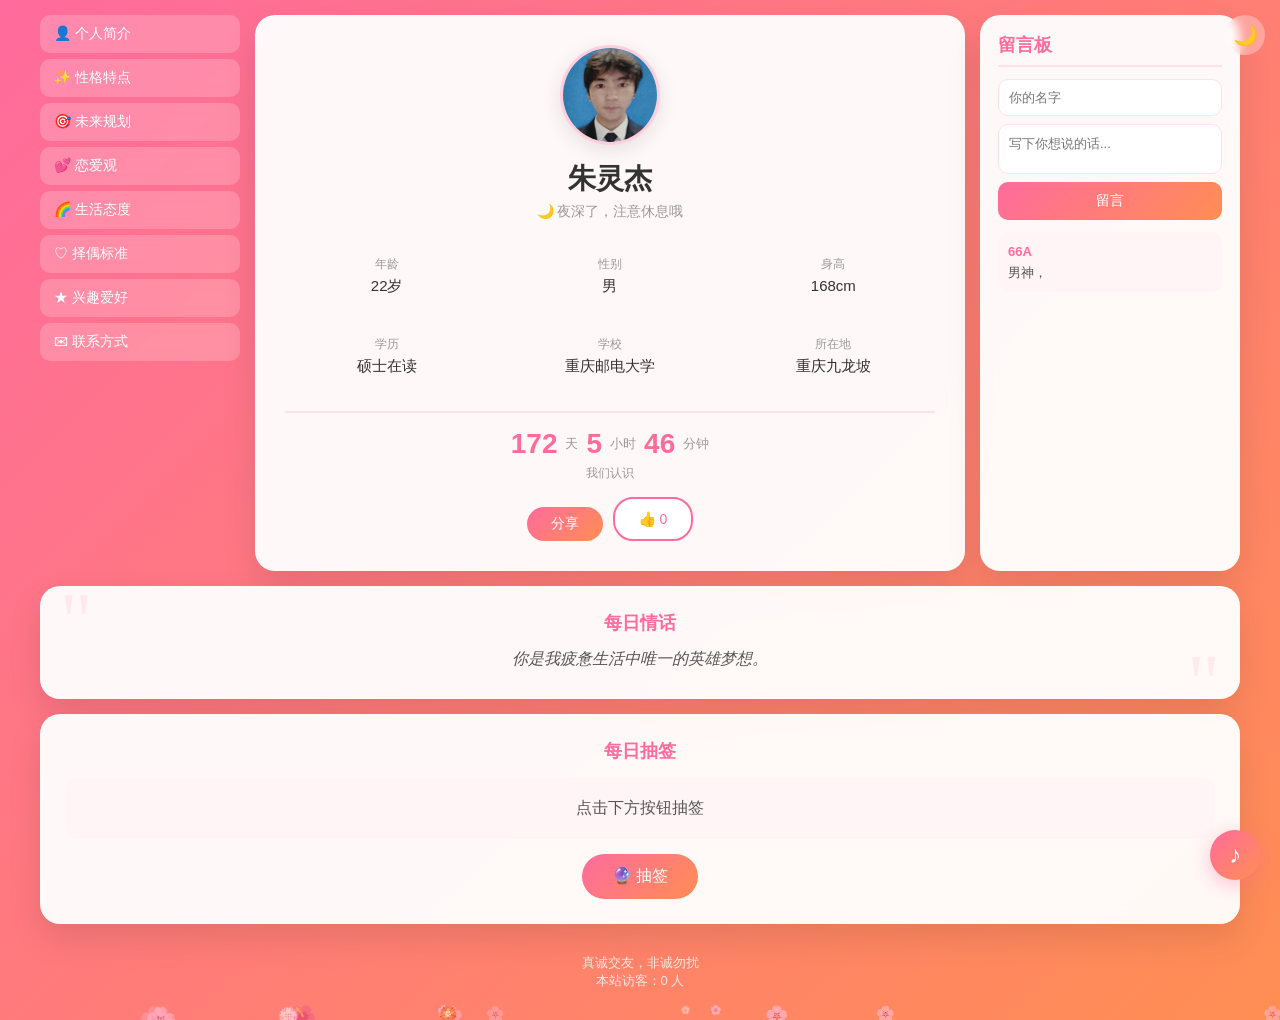
==== commit 6b0403c3: "删除我的经历板块" ====
--- a/index.html
+++ b/index.html
@@ -91,38 +91,6 @@
         <section class="quote-card fade-in">
             <h2>每日情话</h2>
             <p class="quote-text" id="quote"></p>
-        </section>
-    </div>
-
-    <div class="bottom-row">
-        <section class="timeline-card fade-in">
-            <h2>我的经历</h2>
-            <div class="timeline">
-                <div class="timeline-item left">
-                    <div class="timeline-content">
-                        <h3>2004年</h3>
-                        <p>出生在重庆</p>
-                    </div>
-                </div>
-                <div class="timeline-item right">
-                    <div class="timeline-content">
-                        <h3>2022年</h3>
-                        <p>考入重庆邮电大学</p>
-                    </div>
-                </div>
-                <div class="timeline-item left">
-                    <div class="timeline-content">
-                        <h3>2026年</h3>
-                        <p>攻读硕士学位</p>
-                    </div>
-                </div>
-                <div class="timeline-item right">
-                    <div class="timeline-content">
-                        <h3>未来</h3>
-                        <p>遇见你 ❤️</p>
-                    </div>
-                </div>
-            </div>
         </section>
     </div>
 
